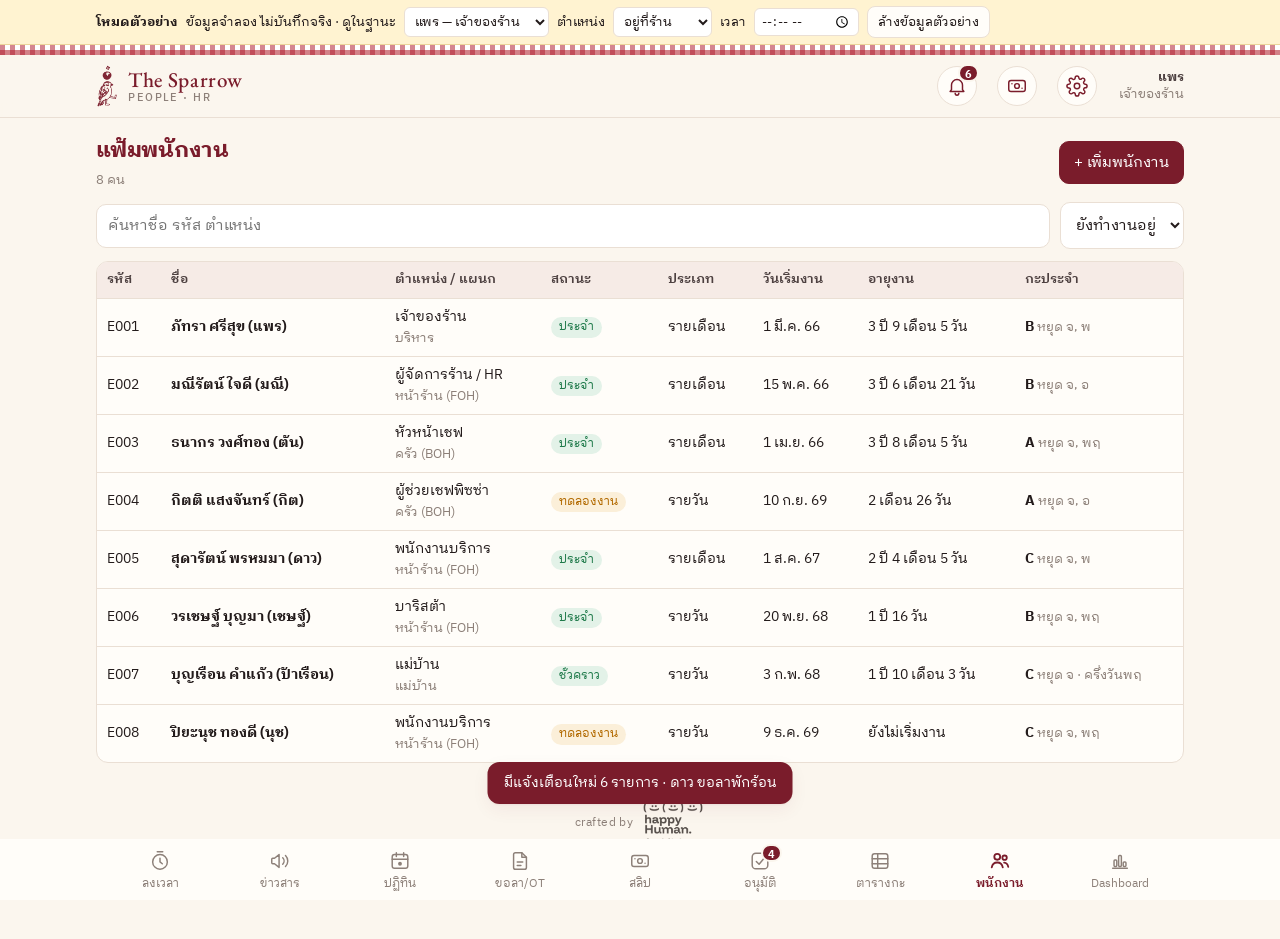
==== web/employees.html @ 6564471c "Add files via upload" ====
<!doctype html>
<html lang="th">
<head>
<meta charset="utf-8">
<meta name="viewport" content="width=device-width, initial-scale=1, viewport-fit=cover">
<title>แฟ้มพนักงาน — The Sparrow HR</title>
<link rel="preconnect" href="https://fonts.googleapis.com"><link rel="preconnect" href="https://fonts.gstatic.com" crossorigin>
<link href="https://fonts.googleapis.com/css2?family=IBM+Plex+Sans+Thai+Looped:wght@400;600;700&family=EB+Garamond:ital,wght@0,500;1,500&family=Pinyon+Script&display=swap" rel="stylesheet">
<link rel="icon" type="image/png" href="img/sparrow-mark-wine.png">
<meta name="theme-color" content="#7a1c2b">
<link rel="stylesheet" href="css/app.css">
</head>
<body>
<main id="main"></main>
<script src="config.js"></script>
<script src="js/app.js"></script>
<script>
/* แฟ้มประวัติพนักงาน: HR/เจ้าของ แก้ไขได้ทั้งหมด (รวมข้อมูลอ่อนไหว) · หัวหน้าดูได้เฉพาะลูกทีม ไม่เห็นค่าจ้างและข้อมูลอ่อนไหว */
App.boot({ page: 'employees', role: 'manager', ready: function (me) {
  var main = App.$('#main'), wrap = App.h('<div class="wrap"></div>'); main.appendChild(wrap);
  var data = null, q = '', fStatus = 'active';

  var STATUS = { probation: 'ทดลองงาน', permanent: 'ประจำ', temporary: 'ชั่วคราว', resigned: 'พ้นสภาพ' };
  var PAY = { monthly: 'รายเดือน', daily: 'รายวัน' };
  var ROLE = { employee: 'พนักงาน', manager: 'หัวหน้างาน', hr: 'HR', owner: 'เจ้าของร้าน' };
  var CRIM = { pending: 'รอผล', clear: 'ไม่พบประวัติ', found: 'พบประวัติ' };
  var F = {
    personal: [
      ['prefix', 'คำนำหน้า', 'select', ['นาย', 'นาง', 'นางสาว', 'Mr.', 'Ms.', 'Mrs.']], ['firstName', 'ชื่อ *'], ['lastName', 'นามสกุล'], ['nickname', 'ชื่อเล่น'],
      ['gender', 'เพศ', 'select', ['ชาย', 'หญิง', 'อื่น ๆ']], ['birthDate', 'วันเดือนปีเกิด', 'date'],
      ['ethnicity', 'เชื้อชาติ'], ['nationality', 'สัญชาติ'], ['religion', 'ศาสนา', 'select', ['พุทธ', 'คริสต์', 'อิสลาม', 'ฮินดู', 'ซิกข์', 'ไม่นับถือศาสนา', 'อื่น ๆ']],
      ['maritalStatus', 'สถานภาพสมรส', 'select', ['โสด', 'สมรส', 'หย่าร้าง', 'หม้าย', 'แยกกันอยู่']],
      ['militaryStatus', 'สถานภาพเกณฑ์ทหาร', 'select', ['ผ่านการเกณฑ์ทหารแล้ว', 'ได้รับการยกเว้น', 'เรียน รด. ครบ', 'ยังไม่ผ่านการเกณฑ์', 'ไม่เกี่ยวข้อง']],
      ['bloodType', 'หมู่เลือด', 'select', ['A', 'B', 'O', 'AB', 'ไม่ทราบ']], ['weightKg', 'น้ำหนัก (กก.)', 'number'], ['heightCm', 'ส่วนสูง (ซม.)', 'number'],
      ['phone', 'โทรศัพท์', 'tel'], ['email', 'อีเมล', 'email'], ['address', 'ที่อยู่ปัจจุบัน', 'textarea'], ['emergencyContact', 'ผู้ติดต่อกรณีฉุกเฉิน (ชื่อ / ความสัมพันธ์ / เบอร์)']
    ],
    job: [
      ['department', 'แผนก', 'select', ['ครัว (BOH)', 'หน้าร้าน (FOH)', 'แม่บ้าน', 'บริหาร', 'อื่น ๆ']], ['position', 'ตำแหน่ง'],
      ['startDate', 'วันเริ่มงาน *', 'date'], ['probationEnd', 'วันครบทดลองงาน', 'date'], ['status', 'สถานะการจ้าง', 'map', STATUS], ['payType', 'ประเภทการจ้าง', 'map', PAY],
      ['wage', 'ค่าจ้าง (บาท/เดือน หรือ บาท/วัน)', 'number'], ['supervisorId', 'ผู้บังคับบัญชา', 'sup'],
      ['defaultShift', 'กะประจำ', 'shift'], ['offDays', 'วันหยุดประจำสัปดาห์', 'days'], ['halfDayOn', 'วันทำงานครึ่งวัน (กะ H 15:00–22:00)', 'map', { '1': 'จันทร์', '2': 'อังคาร', '3': 'พุธ', '4': 'พฤหัสบดี', '5': 'ศุกร์', '6': 'เสาร์', '0': 'อาทิตย์' }], ['role', 'สิทธิ์ในระบบ', 'map', ROLE], ['endDate', 'วันพ้นสภาพ', 'date'], ['note', 'หมายเหตุ', 'textarea']
    ],
    pay: [
      ['positionAllowance', 'ค่าตำแหน่ง (บาท/เดือน)', 'number'], ['fixedAllowance', 'ค่าโทรศัพท์/เดินทางประจำ (บาท/เดือน)', 'number'],
      ['pvdPercent', 'กองทุนสำรองเลี้ยงชีพ (% ของเงินเดือน)', 'number'], ['bankName', 'ธนาคารรับเงินเดือน', 'select', ['กสิกรไทย', 'ไทยพาณิชย์', 'กรุงเทพ', 'กรุงไทย', 'กรุงศรีอยุธยา', 'ทหารไทยธนชาต', 'ออมสิน', 'อื่น ๆ']],
      ['scPoints', 'ได้รับส่วนแบ่ง Service charge / ทิป', 'sc']
    ],
    sensitive: [
      ['nationalId', 'เลขบัตรประชาชน (13 หลัก)'], ['passportNo', 'เลขที่หนังสือเดินทาง'], ['criminalCheck', 'ผลตรวจประวัติอาชญากรรม', 'map', CRIM],
      ['criminalCheckDate', 'วันที่ตรวจ', 'date'], ['criminalNote', 'รายละเอียด (ถ้ามี)', 'textarea'], ['docUrl', 'ลิงก์เอกสาร (Google Drive)', 'url'], ['bankAccount', 'เลขที่บัญชีธนาคาร']
    ]
  };

  function load() { App.loading(wrap); App.call('employees').then(function (d) { data = d; render(); }).catch(function () {}); }

  function render() {
    var list = data.list.filter(function (e) {
      if (fStatus === 'active' && e.status === 'resigned') return false;
      if (fStatus !== 'active' && fStatus !== 'all' && e.status !== fStatus) return false;
      return !q || (e.name + ' ' + e.id + ' ' + (e.position || '') + ' ' + (e.department || '')).toLowerCase().indexOf(q.toLowerCase()) >= 0;
    });
    wrap.innerHTML = '<div class="row" style="margin-bottom:12px"><div><h1>แฟ้มพนักงาน</h1><div class="sub">' + list.length + ' คน</div></div><div class="spacer"></div>' +
      (data.canEdit ? '<button class="accent" id="add">+ เพิ่มพนักงาน</button>' : '') + '</div>' +
      '<div class="row" style="margin-bottom:12px"><input id="q" placeholder="ค้นหาชื่อ รหัส ตำแหน่ง" value="' + App.esc(q) + '" style="flex:1;min-width:180px">' +
      '<select id="fs" style="width:auto"><option value="active">ยังทำงานอยู่</option><option value="probation">ทดลองงาน</option><option value="permanent">ประจำ</option><option value="temporary">ชั่วคราว</option><option value="resigned">พ้นสภาพ</option><option value="all">ทั้งหมด</option></select></div>' +
      '<div class="tbl-wrap"><table><thead><tr><th>รหัส</th><th>ชื่อ</th><th>ตำแหน่ง / แผนก</th><th>สถานะ</th><th>ประเภท</th><th>วันเริ่มงาน</th><th>อายุงาน</th><th>กะประจำ</th></tr></thead><tbody>' +
      (list.length ? list.map(function (e) {
        return '<tr class="click" data-id="' + e.id + '"><td>' + e.id + '</td><td><b>' + App.esc(e.name) + '</b></td><td>' + App.esc(e.position || '-') + '<div class="sub">' + App.esc(e.department || '') + '</div></td>' +
          '<td><span class="badge ' + (e.status === 'probation' ? 'b-late' : e.status === 'resigned' ? 'b-off' : 'b-present') + '">' + (STATUS[e.status] || e.status || '-') + '</span></td>' +
          '<td>' + (PAY[e.payType] || '-') + '</td><td>' + App.dateTH(e.startDate) + '</td><td>' + (e.tenure ? e.tenure.text : '-') + '</td>' +
          '<td>' + shiftText(e) + '</td></tr>';
      }).join('') : '<tr><td colspan="8" class="empty">ไม่พบพนักงาน</td></tr>') + '</tbody></table></div>';
    App.$('#fs').value = fStatus;
    App.$('#q').oninput = function () { q = this.value; var pos = this.selectionStart; render(); var el = App.$('#q'); el.focus(); el.setSelectionRange(pos, pos); };
    App.$('#fs').onchange = function () { fStatus = this.value; render(); };
    if (App.$('#add')) App.$('#add').onclick = function () { open(null); };
    App.$$('tr[data-id]', wrap).forEach(function (tr) { tr.onclick = function () { open(tr.getAttribute('data-id')); }; });
  }

  function input(f, val, ro) {
    var k = f[0], type = f[2] || 'text', v = val === undefined || val === null ? '' : val, dis = ro ? ' disabled' : '';
    var lab = '<label for="f_' + k + '">' + f[1] + '</label>';
    if (type === 'select') return lab + '<select id="f_' + k + '" data-k="' + k + '"' + dis + '><option value=""></option>' + f[3].map(function (o) { return '<option' + (o === v ? ' selected' : '') + '>' + o + '</option>'; }).join('') + (v && f[3].indexOf(v) < 0 ? '<option selected>' + App.esc(v) + '</option>' : '') + '</select>';
    if (type === 'map') return lab + '<select id="f_' + k + '" data-k="' + k + '"' + dis + '><option value=""></option>' + Object.keys(f[3]).map(function (o) { return '<option value="' + o + '"' + (o === v ? ' selected' : '') + '>' + f[3][o] + '</option>'; }).join('') + '</select>';
    if (type === 'sc') { var no = String(v) === '0'; return lab + '<select id="f_' + k + '" data-k="' + k + '"' + dis + '><option value=""' + (no ? '' : ' selected') + '>ได้รับ (ตามจำนวนวันที่มาทำงาน)</option><option value="0"' + (no ? ' selected' : '') + '>ไม่ได้รับ</option></select>'; }
    if (type === 'shift') return lab + '<select id="f_' + k + '" data-k="' + k + '"' + dis + '><option value="">— ไม่กำหนด —</option>' + (data.shifts || []).map(function (s) { return '<option value="' + s.code + '"' + (s.code === v ? ' selected' : '') + '>' + s.code + ' · ' + s.start + '–' + s.end + '</option>'; }).join('') + '</select><div class="sub">ใช้เป็นค่าเริ่มต้นในตารางกะ แก้รายวันได้ที่หน้าตารางกะ</div>';
    if (type === 'days') return lab + daysPicker(k, v, ro);
    if (type === 'sup') return lab + '<select id="f_' + k + '" data-k="' + k + '"' + dis + '><option value="">-</option>' + data.list.filter(function (e) { return e.status !== 'resigned'; }).map(function (e) { return '<option value="' + e.id + '"' + (e.id === v ? ' selected' : '') + '>' + App.esc(e.name) + '</option>'; }).join('') + '</select>';
    if (type === 'textarea') return lab + '<textarea id="f_' + k + '" data-k="' + k + '"' + dis + '>' + App.esc(v) + '</textarea>';
    return lab + '<input id="f_' + k + '" data-k="' + k + '" type="' + type + '" value="' + App.esc(v) + '"' + dis + '>';
  }
  var DOW = ['อา', 'จ', 'อ', 'พ', 'พฤ', 'ศ', 'ส'];
  /** เลือกวันหยุดประจำสัปดาห์ (เก็บเป็น "1,3" — 0=อาทิตย์) */
  function daysPicker(k, v, ro) {
    var on = String(v || '').split(',');
    return '<div class="seg days" data-days="' + k + '">' + [1, 2, 3, 4, 5, 6, 0].map(function (d) {
      return '<button type="button" data-d="' + d + '" class="' + (on.indexOf(String(d)) >= 0 ? 'on' : '') + '"' + (ro ? ' disabled' : '') + '>' + DOW[d] + '</button>';
    }).join('') + '</div><input type="hidden" data-k="' + k + '" value="' + App.esc(v || '') + '"><div class="sub">ข้อบังคับฯ: ครัว/ต้อนรับ ทำงาน 5 วัน หยุดจันทร์ + อีก 1 วัน (อังคาร–พฤหัสบดี) · แม่บ้าน 5.5 วัน หยุดจันทร์ + ทำงานครึ่งวัน 1 วัน</div>';
  }
  function shiftText(e) {
    if (!e.defaultShift && !e.offDays) return '<span class="sub">-</span>';
    var off = String(e.offDays || '').split(',').filter(Boolean).map(function (d) { return DOW[+d]; }).join(', ');
    var half = e.halfDayOn !== undefined && e.halfDayOn !== '' ? ' <span class="sub">· ครึ่งวัน' + DOW[+e.halfDayOn] + '</span>' : '';
    return (e.defaultShift ? '<b>' + e.defaultShift + '</b>' : '') + (off ? ' <span class="sub">หยุด ' + off + '</span>' : '') + half;
  }
  /** ช่องเงินเดือนเฉพาะรายการที่ร้านเปิดใช้ (หน้าตั้งค่า → เงินเดือน) */
  function payFields() {
    var on = data.payItems || {}, need = { positionAllowance: 'usePositionAllowance', fixedAllowance: 'useFixedAllowance', pvdPercent: 'usePvd' };
    return F.pay.filter(function (f) { return !need[f[0]] || on[need[f[0]]]; });
  }
  function fields(list, obj, ro) { return '<div class="grid g3">' + list.map(function (f) { return '<div class="field"' + (f[2] === 'textarea' ? ' style="grid-column:1/-1"' : '') + '>' + input(f, obj[f[0]], ro) + '</div>'; }).join('') + '</div>'; }

  function open(id) {
    var p = id ? App.call('employeeGet', { id: id }) : Promise.resolve({ status: 'probation', payType: 'monthly', role: 'employee', nationality: 'ไทย', ethnicity: 'ไทย', sensitive: {} });
    p.then(function (e) {
      var ro = !data.canEdit;
      var m = App.modal(id ? e.name : 'เพิ่มพนักงานใหม่',
        (id ? '<div class="row" style="margin-bottom:12px"><span class="badge">' + e.id + '</span><span class="sub">อายุงาน ' + (e.tenure ? e.tenure.text : '-') + '</span><div class="spacer"></div>' +
          '<a class="btn sm" href="' + App.link('my.html') + (App.link('my.html').indexOf('?') > 0 ? '&' : '?') + 'emp=' + e.id + '">ปฏิทิน / เวลาทำงาน</a></div>' : '') +
        '<fieldset><legend>1. ข้อมูลส่วนตัว</legend>' + fields(F.personal, e, ro) + '</fieldset>' +
        '<fieldset><legend>2. การจ้างงาน</legend>' + fields(F.job.filter(function (f) { return data.canEdit || (f[0] !== 'wage' && f[0] !== 'role'); }), e, ro) + '</fieldset>' +
        (data.canEdit ? '<fieldset><legend>3. เงินเดือนและภาษี</legend><p class="sub" style="margin-top:0">ใช้ในรายงานเงินเดือน: Service charge / ทิป แบ่งตามจำนวนวันที่มาทำงานจริง (เลือก "ไม่ได้รับ" สำหรับคนที่ไม่ร่วมรับ เช่น เจ้าของร้าน)</p>' + fields(payFields(), e, ro) + '</fieldset>' : '') +
        (data.canSensitive ? '<fieldset class="sens"><legend>4. ข้อมูลอ่อนไหว (เห็นเฉพาะ HR / เจ้าของร้าน)</legend><p class="sub" style="margin-top:0">เก็บตาม พ.ร.บ.คุ้มครองข้อมูลส่วนบุคคล โดยได้รับความยินยอมจากพนักงาน (แบบ HR-F-03)</p>' +
          '<div id="sens">' + fields(F.sensitive, e.sensitive || {}, ro) + '</div></fieldset>' : '') +
        (id && data.canEdit ? '<fieldset><legend>รหัสเข้าใช้งานครั้งแรก</legend><div class="row">' + (e.bindCode ? '<b style="font-size:20px;letter-spacing:.15em">' + e.bindCode + '</b>' : '<span class="sub">ใช้รหัสไปแล้ว</span>') +
          '<div class="spacer"></div><button class="sm" id="newcode">ออกรหัสใหม่</button></div><p class="sub">ให้พนักงานกรอกรหัสนี้ครั้งแรกที่เปิดระบบ (ใช้ได้ครั้งเดียว)</p></fieldset>' : '') +
        (data.canEdit ? '<div class="row"><div class="spacer"></div><button class="accent" id="save">บันทึก</button></div>' : ''));
      App.$$('[data-days] button', m.el).forEach(function (b) { b.onclick = function () {
        b.classList.toggle('on');
        var box = b.parentNode, on = App.$$('button.on', box).map(function (x) { return x.getAttribute('data-d'); });
        box.nextElementSibling.value = on.join(',');
      }; });
      if (App.$('#newcode', m.el)) App.$('#newcode', m.el).onclick = function () {
        if (!e.bindCode && !confirm('ออกรหัสใหม่? พนักงานต้องกรอกรหัสใหม่อีกครั้งจึงจะเข้าใช้งานได้ (ใช้เมื่อเปลี่ยนโทรศัพท์หรือบัญชี)')) return;
        App.call('employeeNewCode', { id: e.id, unbind: true }).then(function (r) { App.toast('รหัสใหม่: ' + r.code); m.close(); load(); }).catch(function () {});
      };
      if (App.$('#save', m.el)) App.$('#save', m.el).onclick = function () {
        var d = {}, s = {};
        App.$$('[data-k]', m.el).forEach(function (el) { (el.closest('#sens') ? s : d)[el.getAttribute('data-k')] = el.value.trim(); });
        this.disabled = true; var btn = this;
        App.call('employeeSave', { id: id, data: d, sensitive: data.canSensitive ? s : null }).then(function (r) {
          App.toast(id ? 'บันทึกแล้ว' : 'เพิ่มพนักงาน ' + r.id + ' แล้ว — ดูรหัสเข้าใช้งานครั้งแรกในแฟ้ม'); m.close(); load();
        }).catch(function () { btn.disabled = false; });
      };
    }).catch(function () {});
  }
  load();
} });
</script>
</body>
</html>
---- web/css/app.css ----
:root {
  /* The Sparrow CI: ลายเส้นวาดมือ หมึกสีไวน์บนกระดาษครีม (แบบไพ่ Joker ของร้าน) + ผ้าลายตารางแดง-ขาว */
  --ink: #231b1b; --ink-2: #4d4040; --ink-3: #8d8079; --line: #eadfd4; --paper: #fbf6ee; --card: #fffdf9;
  --wine: #7a1c2b; --wine-2: #9b2a3a; --wine-soft: #f5e6e4; --cream: #fbf6ee;
  --accent: var(--wine); --accent-ink: #ffffff; --accent-soft: var(--wine-soft);
  --gingham: repeating-linear-gradient(90deg, rgba(178,34,52,.55) 0 5px, transparent 5px 10px), repeating-linear-gradient(0deg, rgba(178,34,52,.55) 0 5px, #fff 5px 10px);
  --ok: #1f7a4a; --ok-soft: #e3f2e8; --warn: #b26a00; --warn-soft: #fbefd9; --bad: #b42318; --bad-soft: #fbe4e1;
  --info: #2457a6; --info-soft: #e2ebf8; --off: #6b665e; --off-soft: #eeebe5; --hol: #7a3fa0; --hol-soft: #efe4f6;
  --radius: 14px; --shadow: 0 1px 2px rgba(122,28,43,.06), 0 6px 18px rgba(122,28,43,.06);
  --font: 'IBM Plex Sans Thai Looped', system-ui, -apple-system, 'Segoe UI', sans-serif;
  --serif: 'EB Garamond', 'IBM Plex Sans Thai Looped', Georgia, serif;
}
* { box-sizing: border-box; }
html { -webkit-text-size-adjust: 100%; }
body { margin: 0; font: 15px/1.55 var(--font); color: var(--ink); background: var(--paper); padding-bottom: 84px; }
a { color: var(--accent); }
h1 { font-size: 22px; margin: 0 0 2px; letter-spacing: -.01em; color: var(--wine); }
.serif { font-family: var(--serif); font-weight: 500; letter-spacing: .02em; }
h2 { font-size: 17px; margin: 0 0 10px; color: var(--wine); }
/* จุดพิซซ่า ● ✦ หน้าหัวข้อ (เหมือนลูกกลมมีดาวบนไพ่) */
h2::before { content: '✦'; display: inline-grid; place-items: center; width: 18px; height: 18px; margin-right: 8px; border-radius: 50%; background: var(--wine); color: var(--cream); font-size: 9px; vertical-align: 2px; }
.modal .mh h2::before, h2.plain::before { display: none; }
h3 { font-size: 15px; margin: 0 0 8px; }
.sub { color: var(--ink-3); font-size: 13px; }
.muted { color: var(--ink-3); }
.wrap { max-width: 1120px; margin: 0 auto; padding: 16px; }
.wrap.narrow { max-width: 560px; }

/* header */
.top { position: sticky; top: 0; z-index: 20; background: rgba(251,246,238,.95); backdrop-filter: blur(8px); border-bottom: 1px solid var(--line); }
.top::before { content: ''; display: block; height: 10px; background: var(--gingham); }   /* ริบบิ้นผ้าลายตาราง */
.top .wrap { display: flex; align-items: center; gap: 12px; padding-top: 10px; padding-bottom: 10px; }
.brand { display: flex; align-items: center; gap: 10px; text-decoration: none; color: var(--ink); }
.brand img { height: 42px; width: auto; transform-origin: 50% 90%; }
.brand:hover img { animation: hop .6s ease; }
.brand .name { font-family: var(--serif); font-size: 21px; font-weight: 500; letter-spacing: .03em; line-height: 1; color: var(--wine); }
.brand .name small { display: block; font-family: var(--font); font-size: 10.5px; letter-spacing: .14em; color: var(--ink-3); margin-top: 3px; text-transform: uppercase; }

/* เครดิตผู้พัฒนา */
.credit { display: flex; align-items: center; justify-content: center; gap: 8px; padding: 22px 16px 10px; color: var(--ink-3); font-size: 11.5px; letter-spacing: .04em; }
.credit img { height: 44px; width: auto; opacity: .85; }
.splash { text-align: center; padding: 40px 16px 8px; }
.splash img { width: 110px; animation: hop 1.4s ease-in-out infinite; transform-origin: 50% 95%; }
.splash .serif { color: var(--wine); font-size: 15px; margin-top: 10px; }
@keyframes hop { 0%,100% { transform: translateY(0) rotate(0); } 30% { transform: translateY(-6px) rotate(-4deg); } 60% { transform: translateY(0) rotate(2deg); } }

/* การ์ดกรอบเส้นคู่แบบวาดมือ + นกกระจอกตัวเล็กที่มุม */
.playcard { position: relative; border: 1.5px solid var(--wine); border-radius: 18px; background: var(--card); padding: 22px 18px; box-shadow: var(--shadow); margin-bottom: 14px; }
.playcard::before { content: ''; position: absolute; inset: 6px; border: 1px solid rgba(122,28,43,.45); border-radius: 13px 15px 12px 16px; pointer-events: none; }
.playcard .bird { position: absolute; width: 26px; opacity: .9; }
.playcard .bird.tl { top: 16px; left: 16px; }
.dots { display: inline-flex; gap: 3px; }
.dots i { width: 14px; height: 14px; border-radius: 50%; background: var(--wine); color: var(--cream); font-size: 8px; font-style: normal; display: grid; place-items: center; }
.dots i::after { content: '✦'; }
.script { font-family: 'Pinyon Script', var(--serif); color: var(--wine); font-size: 22px; line-height: 1; }
.top .who { margin-left: auto; font-size: 13px; color: var(--ink-2); text-align: right; line-height: 1.3; }
.demo-bar { background: #fff3d1; border-bottom: 1px solid #ecd59a; font-size: 13px; }
.demo-bar .wrap { padding: 6px 16px; display: flex; gap: 8px; align-items: center; flex-wrap: wrap; }
.demo-bar select, .demo-bar input { font: inherit; padding: 2px 6px; width: auto; border-radius: 6px; }

/* bottom nav */
.nav { position: fixed; left: 0; right: 0; bottom: 0; z-index: 30; background: var(--card); border-top: 3px solid transparent; border-image: var(--gingham) 3; display: flex; justify-content: safe center; overflow-x: auto; scrollbar-width: none; padding-bottom: env(safe-area-inset-bottom); }
.nav::-webkit-scrollbar { display: none; }
.nav a { flex: 1 0 auto; min-width: 58px; max-width: 120px; text-align: center; text-decoration: none; color: var(--ink-3); font-size: 11.5px; padding: 8px 2px 7px; }
.nav a .ic { display: flex; justify-content: center; height: 24px; margin-bottom: 1px; }
.nav a.on .ic svg { stroke-width: 2; }
.nav a.on { color: var(--wine); font-weight: 600; }
.nav a.on .ic { transform: translateY(-1px); }

/* cards & layout */
.card { background: var(--card); border: 1px solid var(--line); border-radius: var(--radius); box-shadow: var(--shadow); padding: 16px; margin-bottom: 14px; }
.grid { display: grid; gap: 12px; }
.g2 { grid-template-columns: repeat(2, minmax(0, 1fr)); }
.g3 { grid-template-columns: repeat(3, minmax(0, 1fr)); }
.g4 { grid-template-columns: repeat(4, minmax(0, 1fr)); }
@media (max-width: 720px) { .g3, .g4 { grid-template-columns: repeat(2, minmax(0, 1fr)); } }
.row { display: flex; gap: 10px; align-items: center; flex-wrap: wrap; }
.spacer { flex: 1; }
.hr { height: 1px; background: var(--line); margin: 12px 0; }

/* stats */
.stat { background: var(--card); border: 1px solid var(--line); border-radius: 12px; padding: 12px 14px; }
.stat .n { font-family: var(--serif); font-size: 30px; font-weight: 500; line-height: 1.1; font-variant-numeric: tabular-nums; }
.stat .l { font-size: 12.5px; color: var(--ink-2); }
.stat.ok .n { color: var(--ok); } .stat.warn .n { color: var(--warn); } .stat.bad .n { color: var(--bad); } .stat.info .n { color: var(--info); }

/* buttons & forms */
button, .btn { font: inherit; border: 1px solid var(--line); background: var(--card); color: var(--ink); border-radius: 10px; padding: 9px 14px; cursor: pointer; text-decoration: none; display: inline-flex; align-items: center; gap: 6px; justify-content: center; }
button:hover { border-color: var(--ink-3); }
button.primary { background: var(--ink); color: #fff; border-color: var(--ink); }
button.accent:hover { background: var(--wine-2); }
button.accent { background: var(--accent); color: var(--accent-ink); border-color: var(--accent); }
button.ok { background: var(--ok); color: #fff; border-color: var(--ok); }
button.bad { background: var(--card); color: var(--bad); border-color: #e9b8b2; }
button.sm { padding: 5px 10px; font-size: 13px; border-radius: 8px; }
button:disabled { opacity: .5; cursor: default; }
label { display: block; font-size: 13px; color: var(--ink-2); margin-bottom: 4px; }
input, select, textarea { font: inherit; width: 100%; padding: 9px 11px; border: 1px solid var(--line); border-radius: 10px; background: #fff; color: var(--ink); }
input:focus, select:focus, textarea:focus { outline: 2px solid var(--accent-soft); border-color: var(--accent); }
textarea { min-height: 70px; resize: vertical; }
.field { margin-bottom: 12px; }
.seg { display: inline-flex; border: 1px solid var(--line); border-radius: 10px; overflow: hidden; background: #fff; }
.seg button { border: 0; border-radius: 0; padding: 7px 12px; }
.seg button.on { background: var(--wine); color: #fff; }

/* badges */
.badge { display: inline-block; font-size: 12px; padding: 1px 8px; border-radius: 99px; background: var(--off-soft); color: var(--off); white-space: nowrap; }
.b-present { background: var(--ok-soft); color: var(--ok); } .b-late { background: var(--warn-soft); color: var(--warn); }
.b-absent, .b-incomplete { background: var(--bad-soft); color: var(--bad); } .b-leave { background: var(--info-soft); color: var(--info); }
.b-off { background: var(--off-soft); color: var(--off); } .b-holiday, .b-holiday_work, .b-sub_off { background: var(--hol-soft); color: var(--hol); }
.b-working, .b-not_in, .b-upcoming { background: #eef0f3; color: #4b5563; }
.b-pending { background: var(--warn-soft); color: var(--warn); } .b-approved { background: var(--ok-soft); color: var(--ok); } .b-rejected, .b-cancelled { background: var(--off-soft); color: var(--off); }

/* tables */
.tbl-wrap { overflow-x: auto; -webkit-overflow-scrolling: touch; border: 1px solid var(--line); border-radius: 12px; background: var(--card); }
table { border-collapse: collapse; width: 100%; font-size: 13.5px; }
th, td { padding: 8px 10px; border-bottom: 1px solid var(--line); text-align: left; white-space: nowrap; }
th { background: #f6ebe6; color: var(--wine); font-weight: 600; font-size: 12.5px; color: var(--ink-2); position: sticky; top: 0; }
td.num, th.num { text-align: right; font-variant-numeric: tabular-nums; }
tr.click { cursor: pointer; } tr.click:hover td { background: #fcf3ef; }
tr.sel td { background: var(--wine-soft); } tr.sel td:first-child { box-shadow: inset 3px 0 0 var(--wine); }
tr:last-child td { border-bottom: 0; }

/* list items */
.item { display: flex; gap: 12px; align-items: flex-start; padding: 12px 0; border-bottom: 1px solid var(--line); }
.item:last-child { border-bottom: 0; }
.item .grow { flex: 1; min-width: 0; }
.warnbox { background: var(--warn-soft); color: #7a4a00; border-radius: 10px; padding: 8px 12px; font-size: 13.5px; margin: 8px 0; }
.errbox { background: var(--bad-soft); color: var(--bad); border-radius: 10px; padding: 8px 12px; font-size: 13.5px; margin: 8px 0; }
.empty { text-align: center; color: var(--ink-3); padding: 24px 8px; }
.empty::before { content: ''; display: block; width: 34px; height: 64px; margin: 0 auto 6px; background: url(../img/sparrow-mark-wine.png) center/contain no-repeat; opacity: .55; }
td.empty::before { display: none; }

/* calendar */
.cal { display: grid; grid-template-columns: repeat(7, minmax(0, 1fr)); gap: 4px; }
.cal .dow { font-size: 11.5px; color: var(--ink-3); text-align: center; padding: 2px 0; }
.cal .d { min-height: 62px; border-radius: 10px; background: var(--card); border: 1px solid var(--line); padding: 4px 5px; font-size: 11px; line-height: 1.25; cursor: pointer; position: relative; overflow: hidden; }
.cal .d .num { font-weight: 700; font-size: 13px; }
.cal .d.today { outline: 2px solid var(--wine); }
.cal .d.today .num { color: var(--wine); }
.cal .d.blank { background: transparent; border: 0; cursor: default; }
.cal .d.k-weekly_off { background: var(--off-soft); } .cal .d.k-holiday, .cal .d.k-sub_off { background: var(--hol-soft); }
.cal .d.k-leave { background: var(--info-soft); } .cal .d.s-absent { background: var(--bad-soft); } .cal .d.s-late { background: var(--warn-soft); }
.cal .d .tag { display: block; color: var(--ink-2); white-space: nowrap; overflow: hidden; text-overflow: ellipsis; }
.cal .d { min-height: 78px; }
.cal .d .num { display: block; }
.st { display: inline-block; max-width: 100%; font-size: 10.5px; font-weight: 600; line-height: 1.25; padding: 1px 5px; border-radius: 6px; margin: 1px 0 2px; white-space: nowrap; overflow: hidden; text-overflow: ellipsis; vertical-align: top; }
td .st { font-size: 12px; padding: 1px 8px; }
.st-ok { background: var(--ok-soft); color: var(--ok); } .st-warn { background: var(--warn-soft); color: var(--warn); }
.st-bad { background: var(--bad-soft); color: var(--bad); } .st-leave { background: var(--info-soft); color: var(--info); }
.st-off { background: transparent; color: var(--off); padding-left: 0; } .st-hol { background: var(--hol-soft); color: var(--hol); }
.st-pending { background: #fff; color: var(--info); border: 1px dashed var(--info); }
.cal .d.has-pending { border-style: dashed; border-color: var(--info); }
/* กระดิ่งแจ้งเตือน */
.bell { position: relative; margin-left: auto; width: 40px; height: 40px; border-radius: 50%; border: 1px solid var(--line); background: var(--card); color: var(--wine); padding: 0; }
.bell + .who, .gear + .who { margin-left: 10px; }
.gear { margin-left: 8px; display: grid; place-items: center; text-decoration: none; }
.gear.on { background: var(--wine); color: #fff; border-color: var(--wine); }
.bell .dot, .nav a .dot { position: absolute; top: -3px; right: -3px; min-width: 18px; height: 18px; padding: 0 5px; border-radius: 9px; background: var(--wine); color: #fff; font-size: 11px; font-weight: 700; line-height: 18px; text-align: center; border: 2px solid var(--paper); }
.bell.ring svg { animation: ring 1s ease 2; transform-origin: 50% 10%; }
@keyframes ring { 0%,100% { transform: rotate(0); } 20% { transform: rotate(14deg); } 40% { transform: rotate(-12deg); } 60% { transform: rotate(8deg); } 80% { transform: rotate(-4deg); } }
.nav a { position: relative; } .nav a .dot { top: 2px; right: calc(50% - 22px); }
.notif { position: fixed; top: 64px; right: 12px; width: min(380px, calc(100vw - 24px)); max-height: 70vh; overflow: auto; background: var(--card); border: 1px solid var(--line); border-radius: 14px; box-shadow: 0 10px 30px rgba(35,27,27,.18); z-index: 45; }
.notif .nh { display: flex; align-items: center; padding: 12px 14px; border-bottom: 1px solid var(--line); position: sticky; top: 0; background: var(--card); }
.notif .ni { display: flex; gap: 10px; padding: 10px 14px; border-bottom: 1px solid var(--line); text-decoration: none; color: var(--ink); }
.notif .ni:hover { background: #fcf3ef; }
.notif .ni .ic { width: 30px; height: 30px; border-radius: 50%; background: var(--wine-soft); color: var(--wine); display: grid; place-items: center; flex: none; font-size: 14px; }
.notif .ni.new { background: #fdf6f4; } .notif .ni.new b::after { content: ' ●'; color: var(--wine); font-size: 10px; }
.notif .sec { padding: 8px 14px 4px; font-size: 12px; color: var(--ink-3); }
.st-plan { background: transparent; color: var(--ink-3); font-weight: 400; padding-left: 0; }
@media (max-width: 420px) { .cal { gap: 3px; } .cal .d { padding: 3px; font-size: 10px; } .st { font-size: 9.5px; padding: 1px 3px; } }
.legend { display: flex; flex-wrap: wrap; gap: 6px; margin-top: 10px; }

/* check-in */
.clock { text-align: center; padding: 22px 16px; }
.clock .time { font-family: var(--serif); font-size: 64px; font-weight: 500; letter-spacing: -.02em; font-variant-numeric: tabular-nums; line-height: 1; }
.clock .date { color: var(--ink-2); margin-top: 6px; }
.bigbtns { display: grid; grid-template-columns: 1fr 1fr; gap: 12px; }
.bigbtn { padding: 22px 10px; font-size: 18px; font-weight: 700; border-radius: 16px; flex-direction: column; }
.bigbtn .ic { font-size: 28px; }
.bigbtn.in { background: var(--wine); color: #fff; border-color: var(--wine); box-shadow: inset 0 0 0 4px var(--wine), inset 0 0 0 5px rgba(255,255,255,.55); }
.bigbtn.out { background: var(--card); color: var(--wine); border: 2px solid var(--wine); box-shadow: inset 0 0 0 4px var(--card), inset 0 0 0 5px rgba(122,28,43,.4); }
.bigbtn:active { transform: scale(.97); }
.result { text-align: center; padding: 28px 16px; }
.result .mark { width: 76px; height: 76px; border-radius: 50%; margin: 0 auto 12px; display: grid; place-items: center; font-size: 40px; color: #fff; }
.result.ok .mark { background: var(--wine); animation: pop .45s ease; }
@keyframes pop { 0% { transform: scale(.3); } 70% { transform: scale(1.12); } 100% { transform: scale(1); } }
.confetti { position: fixed; top: -10px; width: 10px; height: 10px; border-radius: 50%; background: var(--wine); z-index: 80; pointer-events: none; animation: fall 1.6s ease-in forwards; }
.confetti::after { content: '✦'; color: var(--cream); font-size: 6px; display: grid; place-items: center; height: 100%; }
@keyframes fall { to { transform: translateY(105vh) rotate(540deg); opacity: .6; } } .result.bad .mark { background: var(--ink-2); } .result.wait .mark { background: var(--ink-3); }
.result .big { font-family: var(--serif); font-size: 40px; font-weight: 500; font-variant-numeric: tabular-nums; }

/* modal */
.modal-bg { position: fixed; inset: 0; background: rgba(22,19,15,.45); z-index: 50; display: flex; align-items: flex-end; justify-content: center; }
.modal { background: var(--paper); width: 100%; max-width: 720px; max-height: 92vh; overflow: auto; border-radius: 18px 18px 0 0; padding: 18px 16px 24px; }
@media (min-width: 760px) { .modal-bg { align-items: center; } .modal { border-radius: 18px; } }
.modal .mh { display: flex; align-items: center; gap: 10px; margin-bottom: 12px; position: sticky; top: -18px; background: var(--paper); padding: 6px 0; z-index: 2; }
.modal .mh h2 { margin: 0; flex: 1; }
fieldset { border: 1px solid var(--line); border-radius: 12px; padding: 12px 12px 2px; margin: 0 0 14px; background: var(--card); }
legend { font-weight: 700; font-size: 14px; padding: 0 6px; color: var(--wine); }
fieldset.sens { border-color: #e9b8b2; } fieldset.sens legend { color: var(--bad); }

/* toast & loader */
.toast { position: fixed; left: 50%; bottom: 96px; transform: translateX(-50%); background: var(--wine); color: #fff; padding: 10px 16px; border-radius: 12px; z-index: 60; font-size: 14px; max-width: 92vw; box-shadow: var(--shadow); }
.toast.bad { background: var(--bad); }
.loading { display: flex; align-items: center; justify-content: center; gap: 10px; padding: 40px; color: var(--ink-3); }
.spin { width: 18px; height: 18px; border: 2px solid var(--line); border-top-color: var(--ink); border-radius: 50%; animation: sp 0.8s linear infinite; }
@keyframes sp { to { transform: rotate(360deg); } }

/* schedule grid */
.sched td, .sched th { padding: 4px 5px; text-align: center; }
.sched td:first-child, .sched th:first-child { text-align: left; position: sticky; left: 0; background: var(--card); z-index: 1; min-width: 130px; }
.sched th:first-child { background: #f6ebe6; z-index: 3; }
.sched select { padding: 5px 4px; font-size: 13px; min-width: 112px; border-radius: 8px; }
.sched select.v-OFF { background: var(--off-soft); } .sched select.changed { outline: 2px solid var(--accent); }
.sched select.manual { border: 2px solid var(--wine); font-weight: 600; }
.sched .defs { font-size: 11.5px; color: var(--ink-3); margin-top: 2px; } .sched .defs a { color: var(--wine); }
.seg.days { display: flex; width: 100%; } .seg.days button { flex: 1; min-width: 0; padding: 7px 2px; }
.sched .note { display: block; font-size: 10.5px; color: var(--hol); margin-top: 2px; white-space: normal; }
.sched th.hol { color: var(--hol); }

/* chart */
.chart svg { width: 100%; height: auto; display: block; }
.chart .axis { font-size: 10px; fill: var(--ink-3); }
.key { display: inline-flex; align-items: center; gap: 5px; font-size: 12px; color: var(--ink-2); margin-right: 12px; }
.key i { width: 10px; height: 10px; border-radius: 3px; display: inline-block; }

@media print { .nav, .top, .demo-bar, button { display: none !important; } body { background: #fff; padding: 0; } .card { box-shadow: none; } }

/* หัวเว็บบนจอแคบ: โลโก้อยู่บรรทัดเดียว ปุ่มกลมเล็กลง ชื่อผู้ใช้ไม่ตัดคำ */
.brand .name { white-space: nowrap; }
.top .who { white-space: nowrap; }
@media (max-width: 420px) {
  .top .wrap { gap: 8px; }
  .brand { gap: 6px; }
  .brand img { height: 34px; }
  .brand .name { font-size: 18px; }
  .brand .name small { font-size: 9px; letter-spacing: .1em; }
  .bell { width: 36px; height: 36px; }
  .gear { margin-left: 6px; }
  .bell + .who, .gear + .who { margin-left: 6px; }
  .top .who { font-size: 12px; max-width: 72px; overflow: hidden; text-overflow: ellipsis; }
}
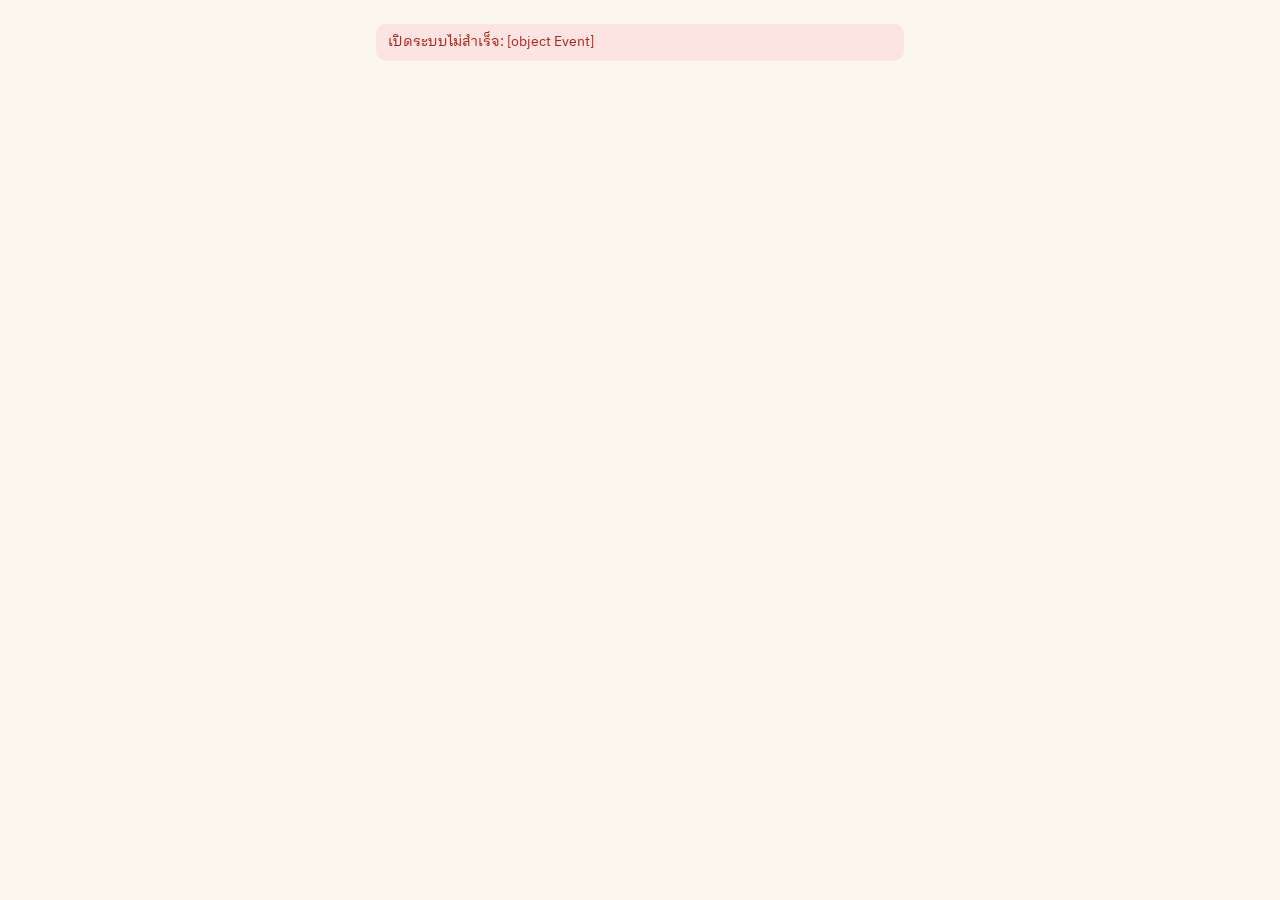
==== commit 7a329b9d: "Add files via upload" ====
--- a/web/employees.html
+++ b/web/employees.html
@@ -35,7 +35,7 @@
       ['phone', 'โทรศัพท์', 'tel'], ['email', 'อีเมล', 'email'], ['address', 'ที่อยู่ปัจจุบัน', 'textarea'], ['emergencyContact', 'ผู้ติดต่อกรณีฉุกเฉิน (ชื่อ / ความสัมพันธ์ / เบอร์)']
     ],
     job: [
-      ['department', 'แผนก', 'select', ['ครัว (BOH)', 'หน้าร้าน (FOH)', 'แม่บ้าน', 'บริหาร', 'อื่น ๆ']], ['position', 'ตำแหน่ง'],
+      ['department', 'แผนก', 'select', ['ครัว (BOH)', 'หน้าร้าน (FOH)', 'แม่บ้าน', 'บริหาร', 'HR', 'อื่น ๆ']], ['position', 'ตำแหน่ง'],
       ['startDate', 'วันเริ่มงาน *', 'date'], ['probationEnd', 'วันครบทดลองงาน', 'date'], ['status', 'สถานะการจ้าง', 'map', STATUS], ['payType', 'ประเภทการจ้าง', 'map', PAY],
       ['wage', 'ค่าจ้าง (บาท/เดือน หรือ บาท/วัน)', 'number'], ['supervisorId', 'ผู้บังคับบัญชา', 'sup'],
       ['defaultShift', 'กะประจำ', 'shift'], ['offDays', 'วันหยุดประจำสัปดาห์', 'days'], ['halfDayOn', 'วันทำงานครึ่งวัน (กะ H 15:00–22:00)', 'map', { '1': 'จันทร์', '2': 'อังคาร', '3': 'พุธ', '4': 'พฤหัสบดี', '5': 'ศุกร์', '6': 'เสาร์', '0': 'อาทิตย์' }], ['role', 'สิทธิ์ในระบบ', 'map', ROLE], ['endDate', 'วันพ้นสภาพ', 'date'], ['note', 'หมายเหตุ', 'textarea']
